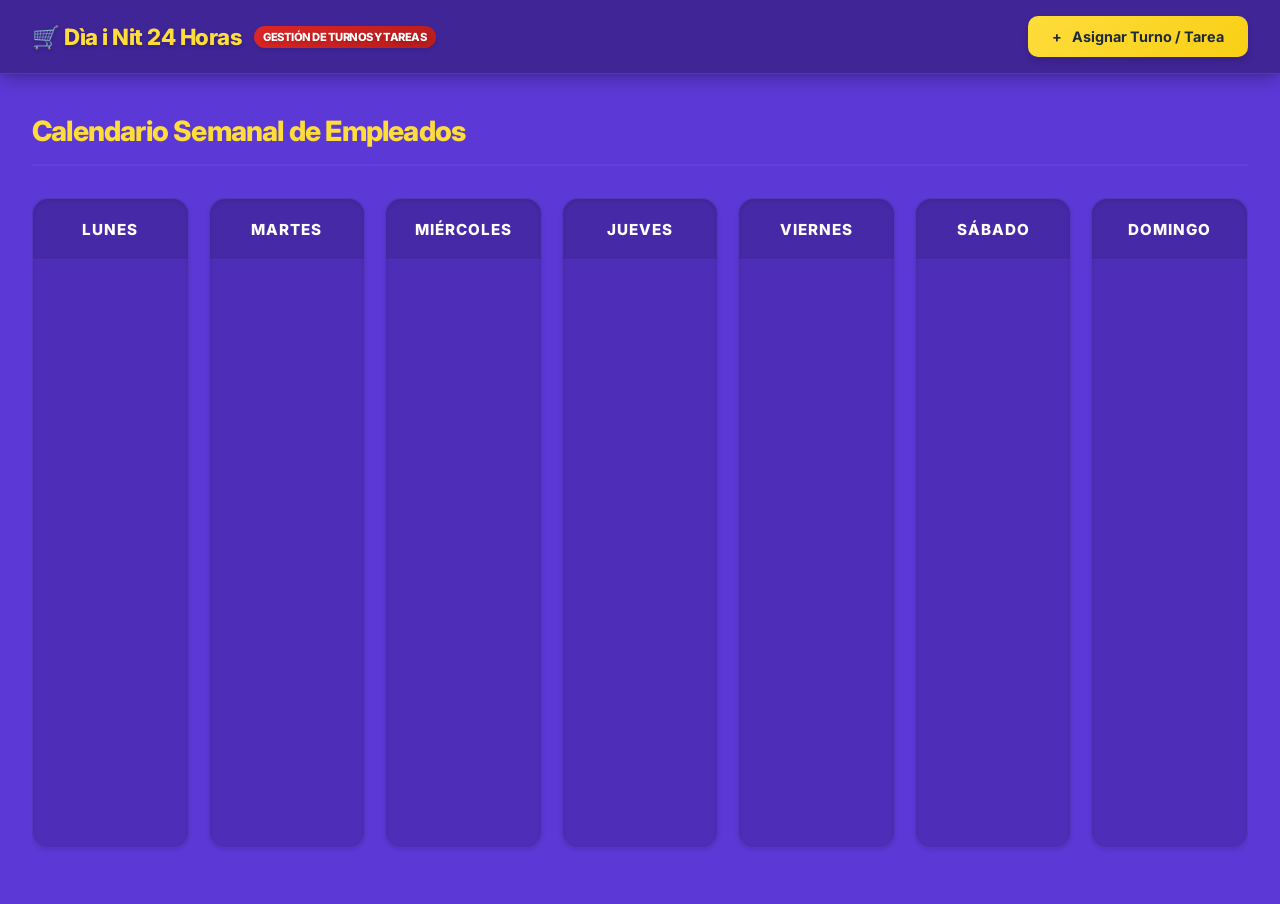
==== index.html @ 877b79b9 "Initial commit" ====
<!doctype html>
<html lang="es">
  <head>
    <meta charset="UTF-8" />
    <meta name="viewport" content="width=device-width, initial-scale=1.0" />
    <title>Dìa i Nit 24 horas - Gestión de Turnos y Tareas</title>

    <!-- Configuración PWA e iOS/Apple -->
    <link rel="manifest" href="manifest.json" />
    <meta name="theme-color" content="#3f2596" />
    <meta name="mobile-web-app-capable" content="yes" />
    <meta name="apple-mobile-web-app-capable" content="yes" />
    <meta
      name="apple-mobile-web-app-status-bar-style"
      content="black-translucent"
    />
    <meta name="apple-mobile-web-app-title" content="Dia & Nit" />

    <!-- Fuente externa -->
    <link
      href="https://fonts.googleapis.com/css2?family=Inter:wght@300;400;500;600;700&display=swap"
      rel="stylesheet"
    />

    <!-- Hoja de estilos -->
    <link rel="stylesheet" href="styles.css" />
  </head>
  <body>
    <!-- Cabecera principal -->
    <header>
      <div class="logo">
        <span>🛒 Dìa i Nit 24 Horas</span>
        <span class="badge-24h">Gestión de Turnos y Tareas</span>
      </div>

      <div class="header-actions">
        <!-- Botón dinámico para instalar PWA (Se muestra si el navegador lo soporta) -->
        <button
          class="btn btn-install"
          id="installPwaBtn"
          style="display: none"
        >
          📲 Descargar App
        </button>
        <button class="btn" id="openModalBtn">
          <span>+</span> Asignar Turno / Tarea
        </button>
      </div>
    </header>

    <!-- Contenedor del Calendario -->
    <main>
      <div class="controls">
        <h2>Calendario Semanal de Empleados</h2>
      </div>

      <div class="calendar-grid" id="calendarGrid">
        <!-- Se genera dinámicamente mediante app.js -->
      </div>
    </main>

    <!-- Modal para Agregar Tarea -->
    <div class="modal-overlay" id="taskModal">
      <div class="modal">
        <h3 class="modal-title">Asignar Tarea</h3>
        <form id="taskForm">
          <div class="form-group">
            <label for="employee">Empleado</label>
            <input
              type="text"
              id="employee"
              class="form-control"
              placeholder="Ej: María García"
              required
            />
          </div>

          <div class="form-group">
            <label for="day">Día de la Semana</label>
            <select id="day" class="form-control" required>
              <option value="0">Lunes</option>
              <option value="1">Martes</option>
              <option value="2">Miércoles</option>
              <option value="3">Jueves</option>
              <option value="4">Viernes</option>
              <option value="5">Sábado</option>
              <option value="6">Domingo</option>
            </select>
          </div>

          <div class="form-group">
            <label for="shift">Turno (24H)</label>
            <select id="shift" class="form-control" required>
              <option value="manana">Mañana (08:00 - 15:30)</option>
              <option value="tarde">Tarde (19:00 - 23:00)</option>
            </select>
          </div>

          <div class="form-group">
            <label for="task">Tarea Principal</label>
            <textarea
              id="task"
              class="form-control"
              rows="3"
              placeholder="Ej: Reposición de lácteos y cobro en caja"
              required
            ></textarea>
          </div>

          <div class="modal-actions">
            <button type="button" class="btn btn-secondary" id="closeModalBtn">
              Cancelar
            </button>
            <button type="submit" class="btn">Guardar</button>
          </div>
        </form>
      </div>
    </div>

    <!-- Lógica JavaScript -->
    <script src="app.js"></script>
  </body>
</html>
---- styles.css ----
:root {
  /* --- PALETA DE COLORES PREMIUM (Basado en Logo 'Dia & Nit') --- */
  
  /* Fondos - Violeta de marca refinado */
  --bg-app: #5c38d6;           /* Violeta vibrante principal */
  --bg-panel: #4e2eb9;         /* Violeta ligeramente más oscuro para paneles */
  --bg-panel-dark: #3f2596;    /* Violeta profundo para header */
  
  /* Acento - Amarillo Oro de marca */
  --accent-gold: #fedd3b;
  --accent-gold-hover: #f1cf1d;
  
  /* Tarjetas de Tarea (UI Refinada) */
  --card-bg: #ffffff;          /* Fondo blanco puro para contraste */
  --card-text-main: #1e293b;  /* Gris muy oscuro para legibilidad */
  --card-text-muted: #64748b; /* Gris medio para descripciones */
  --card-border: #e2e8f0;     /* Borde gris muy sutil */
  
  /* Texto sobre fondos violetas */
  --text-on-violet: #ffffff;
  --text-on-violet-muted: #c7b8ea;
  
  /* Colores de Turno Mejorados (Más vibrantes) */
  --turno-manana: #f97316;    /* Naranja vibrante */
  --turno-tarde: #2563eb;     /* Azul real */
  --turno-noche: #7e22ce;     /* Púrpura intenso */
  
  /* Semánticos */
  --danger: #ef4444;
  --shadow-sm: 0 2px 4px rgba(0,0,0,0.1);
  --shadow-md: 0 10px 15px -3px rgba(0,0,0,0.2), 0 4px 6px -2px rgba(0,0,0,0.1);
  --transition: all 0.3s cubic-bezier(0.4, 0, 0.2, 1);
}

/* --- ESTILOS BASE --- */
* {
  box-sizing: border-box;
  margin: 0;
  padding: 0;
  font-family: 'Inter', sans-serif;
  -webkit-font-smoothing: antialiased;
  -moz-osx-font-smoothing: grayscale;
}

body {
  background-color: var(--bg-app);
  color: var(--text-on-violet);
  min-height: 100vh;
  display: flex;
  flex-direction: column;
}

/* --- HEADER PRINCIPAL (Diseño Elevado) --- */
header {
  background-color: var(--bg-panel-dark);
  border-bottom: 1px solid rgba(255,255,255,0.1);
  padding: 1rem 2rem;
  display: flex;
  justify-content: space-between;
  align-items: center;
  box-shadow: var(--shadow-md);
  position: sticky;
  top: 0;
  z-index: 100;
}

.logo {
  display: flex;
  align-items: center;
  gap: 0.8rem;
  font-size: 1.4rem;
  font-weight: 800;
  letter-spacing: -0.5px;
  color: var(--accent-gold);
  text-shadow: 0 2px 4px rgba(0,0,0,0.2);
}

.badge-24h {
  background: linear-gradient(135deg, #dc2626, #b91c1c);
  color: white;
  font-size: 0.7rem;
  padding: 0.25rem 0.6rem;
  border-radius: 99px; /* Forma de píldora */
  text-transform: uppercase;
  font-weight: 800;
  box-shadow: var(--shadow-sm);
}

/* --- BOTONES PRINCIPALES --- */
.btn {
  background: linear-gradient(135deg, var(--accent-gold), #f9cf15);
  color: #1e293b;
  border: none;
  padding: 0.75rem 1.5rem;
  border-radius: 10px;
  font-weight: 700;
  font-size: 0.9rem;
  cursor: pointer;
  transition: var(--transition);
  display: inline-flex;
  align-items: center;
  gap: 0.6rem;
  box-shadow: 0 4px 6px rgba(0,0,0,0.15);
}

.btn:hover {
  background: linear-gradient(135deg, var(--accent-gold-hover), #e6c212);
  transform: translateY(-2px);
  box-shadow: 0 6px 12px rgba(0,0,0,0.25);
}

.btn:active {
  transform: translateY(1px);
}

/* --- CONTENIDO PRINCIPAL --- */
main {
  padding: 2.5rem 2rem;
  flex: 1;
  max-width: 1600px;
  margin: 0 auto;
  width: 100%;
}

.controls {
  margin-bottom: 2rem;
  border-bottom: 2px solid rgba(255,255,255,0.05);
  padding-bottom: 1rem;
}

.controls h2 {
  font-size: 1.75rem;
  font-weight: 800;
  letter-spacing: -0.8px;
  color: var(--accent-gold);
}

/* --- CALENDARIO GRID (Diseño Neumórfico Suave) --- */
.calendar-grid {
  display: grid;
  grid-template-columns: repeat(7, 1fr);
  gap: 1.25rem;
  overflow-x: auto;
  padding-bottom: 1rem; /* Espacio para el scrollbar móvil */
}

.day-column {
  background-color: var(--bg-panel);
  border-radius: 16px;
  border: 1px solid rgba(255,255,255,0.03);
  display: flex;
  flex-direction: column;
  min-height: 650px;
  box-shadow: inset 0 2px 4px rgba(0,0,0,0.1), var(--shadow-sm);
  transition: var(--transition);
}

.day-column:hover {
  border-color: rgba(255,255,255,0.1);
  background-color: #5332c9; /* Ligeramente más claro en hover */
}

.day-header {
  padding: 1.25rem 1rem;
  background-color: rgba(0, 0, 0, 0.1);
  border-bottom: 1px solid rgba(255,255,255,0.05);
  text-align: center;
  border-radius: 16px 16px 0 0;
}

.day-name {
  font-size: 0.95rem;
  color: var(--text-on-violet);
  text-transform: uppercase;
  font-weight: 800;
  letter-spacing: 1px;
}

.day-tasks {
  padding: 1rem;
  flex: 1;
  display: flex;
  flex-direction: column;
  gap: 1rem;
}

/* --- TARJETAS DE TAREA REFINADAS (Estilo Premium Blanca) --- */
.task-card {
  background-color: var(--card-bg);
  color: var(--card-text-main);
  border-radius: 12px;
  padding: 1.25rem;
  /* El borde de turno ahora es más sutil y en la parte superior */
  border-top: 4px solid var(--accent-gold); 
  box-shadow: var(--shadow-md);
  position: relative;
  transition: var(--transition);
  border-left: 1px solid var(--card-border);
  border-right: 1px solid var(--card-border);
  border-bottom: 1px solid var(--card-border);
}

.task-card:hover {
  transform: translateY(-4px) scale(1.01);
  box-shadow: 0 15px 30px rgba(0,0,0,0.25);
}

/* Colores identificativos por turno en el borde superior */
.task-card.manana { border-top-color: var(--turno-manana); }
.task-card.tarde { border-top-color: var(--turno-tarde); }
.task-card.noche { border-top-color: var(--turno-noche); }

.task-header {
  display: flex;
  justify-content: space-between;
  align-items: center;
  margin-bottom: 0.75rem;
}

.employee-name {
  font-weight: 700;
  font-size: 1rem;
  color: #0f172a;
}

/* Burbuja de Turno Elegante */
.shift-tag {
  font-size: 0.65rem;
  padding: 0.3rem 0.6rem;
  border-radius: 99px;
  font-weight: 700;
  text-transform: uppercase;
  letter-spacing: 0.5px;
  color: white; /* Texto blanco siempre */
}

/* Colores de fondo para las burbujas de turno */
.task-card.manana .shift-tag { background-color: var(--turno-manana); }
.task-card.tarde .shift-tag { background-color: var(--turno-tarde); }
.task-card.noche .shift-tag { background-color: var(--turno-noche); }

.task-desc {
  font-size: 0.9rem;
  color: var(--card-text-muted);
  margin-bottom: 1rem;
  line-height: 1.5;
  font-weight: 400;
}

.task-footer {
  display: flex;
  justify-content: flex-end;
  align-items: center;
  border-top: 1px solid var(--card-border);
  padding-top: 0.75rem;
  font-size: 0.75rem;
}

.btn-delete {
  background: none;
  border: none;
  color: #94a3b8; /* Gris suave por defecto */
  cursor: pointer;
  transition: var(--transition);
  font-weight: 600;
  padding: 0.2rem 0.5rem;
  border-radius: 4px;
}

.btn-delete:hover { 
  color: var(--danger);
  background-color: rgba(239, 68, 68, 0.1); /* Fondo rojo suave on hover */
}

/* --- MODAL (Diseño Dramático y Enfocado) --- */
.modal-overlay {
  position: fixed;
  top: 0; left: 0; right: 0; bottom: 0;
  background: rgba(15, 23, 42, 0.9); /* Fondo oscuro profundo */
  backdrop-filter: blur(8px);
  display: flex;
  justify-content: center;
  align-items: center;
  z-index: 1000;
  opacity: 0;
  pointer-events: none;
  transition: opacity 0.4s ease;
}

.modal-overlay.active {
  opacity: 1;
  pointer-events: all;
}

.modal {
  background-color: var(--bg-panel-dark);
  border: 2px solid var(--accent-gold); /* Borde dorado destacado */
  border-radius: 20px;
  width: 90%;
  max-width: 500px;
  padding: 2rem;
  box-shadow: 0 25px 50px -12px rgba(0, 0, 0, 0.7);
  color: var(--text-on-violet);
  transform: scale(0.9) translateY(20px);
  transition: var(--transition);
}

.modal-overlay.active .modal {
  transform: scale(1) translateY(0);
}

.modal-title {
  font-size: 1.5rem;
  font-weight: 800;
  margin-bottom: 1.5rem;
  color: var(--accent-gold);
  text-align: center;
  letter-spacing: -0.5px;
}

.form-group {
  margin-bottom: 1.25rem;
}

.form-group label {
  display: block;
  font-size: 0.85rem;
  color: var(--text-on-violet-muted);
  margin-bottom: 0.5rem;
  font-weight: 600;
}

.form-control {
  width: 100%;
  padding: 0.8rem 1rem;
  background: rgba(0,0,0,0.2); /* Fondo input oscuro */
  border: 1px solid rgba(255,255,255,0.1);
  border-radius: 10px;
  color: white;
  font-size: 1rem;
  transition: var(--transition);
}

.form-control:focus {
  outline: none;
  border-color: var(--accent-gold);
  background: rgba(0,0,0,0.3);
  box-shadow: 0 0 0 3px rgba(254, 221, 59, 0.2);
}

select.form-control {
  appearance: none;
  background-image: url("data:image/svg+xml,%3Csvg xmlns='http://www.w3.org/2000/svg' fill='none' viewBox='0 0 24 24' stroke='white'%3Sample%3E%3Cpath stroke-linecap='round' stroke-linejoin='round' stroke-width='2' d='M19 9l-7 7-7-7'%3E%3C/path%3E%3C/svg%3E");
  background-repeat: no-repeat;
  background-position: right 1rem center;
  background-size: 1.2rem;
}

.modal-actions {
  display: flex;
  justify-content: space-between;
  gap: 1rem;
  margin-top: 2rem;
}

.modal-actions .btn {
  flex: 1; /* Botones del mismo ancho */
  justify-content: center;
}

.btn-secondary {
  background: transparent;
  color: var(--text-on-violet-muted);
  border: 2px solid rgba(255,255,255,0.15);
  font-weight: 600;
  box-shadow: none;
}

.btn-secondary:hover {
  background: rgba(255, 255, 255, 0.05);
  color: white;
  border-color: rgba(255,255,255,0.3);
  box-shadow: none;
}

/* --- RESPONSIVE (ADAPTABILIDAD MÓVIL) --- */
@media (max-width: 1200px) {
  .calendar-grid {
    gap: 1rem;
  }
}

@media (max-width: 1024px) {
  .calendar-grid {
    grid-template-columns: repeat(1, 1fr); /* Una columna en móvil/tablet */
  }
  .day-column {
    min-height: auto;
    margin-bottom: 1.5rem;
  }
}
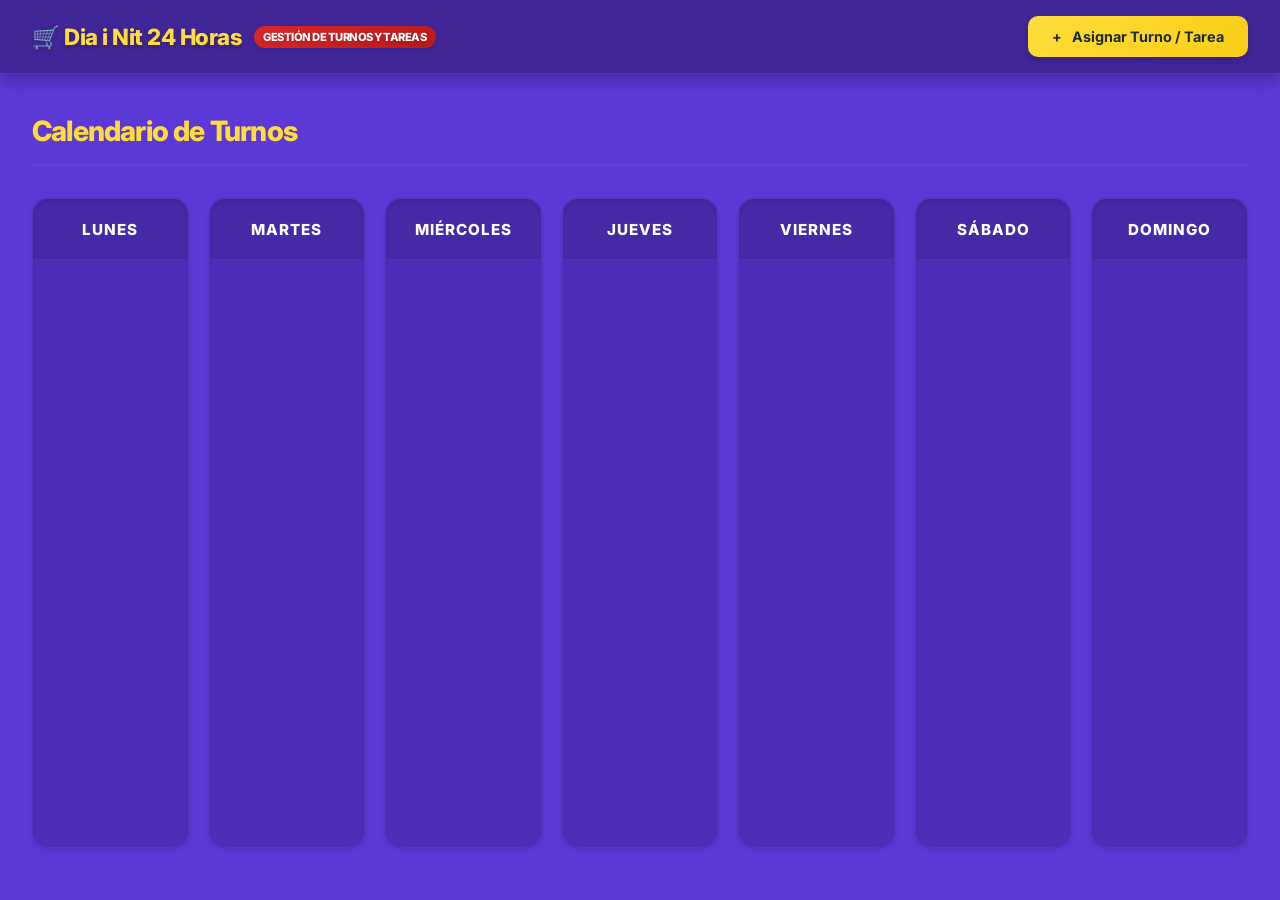
==== commit b9d39bfd: "Add files via upload" ====
--- a/index.html
+++ b/index.html
@@ -3,7 +3,16 @@
   <head>
     <meta charset="UTF-8" />
     <meta name="viewport" content="width=device-width, initial-scale=1.0" />
-    <title>Dìa i Nit 24 horas - Gestión de Turnos y Tareas</title>
+    <meta
+      name="keywords"
+      content="Dia i Nit, Turnos, Tareas, Gestión, Empleados, Calendario, PWA, App, 24 horas"
+    />
+    <meta name="author" content="Edinarweb" />
+    <meta
+      name="description"
+      content="Aplicación de gestión de turnos y tareas para empleados de Dia & Nit 24H"
+    />
+    <title>Dia i Nit 24 horas - Gestión de Turnos y Tareas</title>
 
     <!-- Configuración PWA e iOS/Apple -->
     <link rel="manifest" href="manifest.json" />
@@ -29,12 +38,11 @@
     <!-- Cabecera principal -->
     <header>
       <div class="logo">
-        <span>🛒 Dìa i Nit 24 Horas</span>
+        <span>🛒 Dia i Nit 24 Horas</span>
         <span class="badge-24h">Gestión de Turnos y Tareas</span>
       </div>
 
       <div class="header-actions">
-        <!-- Botón dinámico para instalar PWA (Se muestra si el navegador lo soporta) -->
         <button
           class="btn btn-install"
           id="installPwaBtn"
@@ -51,12 +59,11 @@
     <!-- Contenedor del Calendario -->
     <main>
       <div class="controls">
-        <h2>Calendario Semanal de Empleados</h2>
+        <h2>Calendario de Turnos</h2>
+        <div class="mobile-day-selector" id="mobileDaySelector"></div>
       </div>
 
-      <div class="calendar-grid" id="calendarGrid">
-        <!-- Se genera dinámicamente mediante app.js -->
-      </div>
+      <div class="calendar-grid" id="calendarGrid"></div>
     </main>
 
     <!-- Modal para Agregar Tarea -->
@@ -118,6 +125,6 @@
     </div>
 
     <!-- Lógica JavaScript -->
-    <script src="app.js"></script>
+    <script src="app.js" defer></script>
   </body>
-</html>
+</html>
--- a/styles.css
+++ b/styles.css
@@ -1,31 +1,24 @@
 :root {
-  /* --- PALETA DE COLORES PREMIUM (Basado en Logo 'Dia & Nit') --- */
+  /* --- PALETA DE COLORES PREMIUM --- */
+  --bg-app: #5c38d6;
+  --bg-panel: #4e2eb9;
+  --bg-panel-dark: #3f2596;
   
-  /* Fondos - Violeta de marca refinado */
-  --bg-app: #5c38d6;           /* Violeta vibrante principal */
-  --bg-panel: #4e2eb9;         /* Violeta ligeramente más oscuro para paneles */
-  --bg-panel-dark: #3f2596;    /* Violeta profundo para header */
-  
-  /* Acento - Amarillo Oro de marca */
   --accent-gold: #fedd3b;
   --accent-gold-hover: #f1cf1d;
   
-  /* Tarjetas de Tarea (UI Refinada) */
-  --card-bg: #ffffff;          /* Fondo blanco puro para contraste */
-  --card-text-main: #1e293b;  /* Gris muy oscuro para legibilidad */
-  --card-text-muted: #64748b; /* Gris medio para descripciones */
-  --card-border: #e2e8f0;     /* Borde gris muy sutil */
+  --card-bg: #ffffff;
+  --card-text-main: #1e293b;
+  --card-text-muted: #64748b;
+  --card-border: #e2e8f0;
   
-  /* Texto sobre fondos violetas */
   --text-on-violet: #ffffff;
   --text-on-violet-muted: #c7b8ea;
   
-  /* Colores de Turno Mejorados (Más vibrantes) */
-  --turno-manana: #f97316;    /* Naranja vibrante */
-  --turno-tarde: #2563eb;     /* Azul real */
-  --turno-noche: #7e22ce;     /* Púrpura intenso */
+  --turno-manana: #f97316;
+  --turno-tarde: #2563eb;
+  --turno-noche: #7e22ce;
   
-  /* Semánticos */
   --danger: #ef4444;
   --shadow-sm: 0 2px 4px rgba(0,0,0,0.1);
   --shadow-md: 0 10px 15px -3px rgba(0,0,0,0.2), 0 4px 6px -2px rgba(0,0,0,0.1);
@@ -50,7 +43,7 @@
   flex-direction: column;
 }
 
-/* --- HEADER PRINCIPAL (Diseño Elevado) --- */
+/* --- HEADER PRINCIPAL --- */
 header {
   background-color: var(--bg-panel-dark);
   border-bottom: 1px solid rgba(255,255,255,0.1);
@@ -62,6 +55,11 @@
   position: sticky;
   top: 0;
   z-index: 100;
+}
+
+.header-actions {
+  display: flex;
+  gap: 0.5rem;
 }
 
 .logo {
@@ -80,7 +78,7 @@
   color: white;
   font-size: 0.7rem;
   padding: 0.25rem 0.6rem;
-  border-radius: 99px; /* Forma de píldora */
+  border-radius: 99px;
   text-transform: uppercase;
   font-weight: 800;
   box-shadow: var(--shadow-sm);
@@ -113,6 +111,11 @@
   transform: translateY(1px);
 }
 
+.btn-install {
+  background: #10b981;
+  color: white;
+}
+
 /* --- CONTENIDO PRINCIPAL --- */
 main {
   padding: 2.5rem 2rem;
@@ -135,13 +138,37 @@
   color: var(--accent-gold);
 }
 
-/* --- CALENDARIO GRID (Diseño Neumórfico Suave) --- */
+/* --- SELECTOR DÍAS MÓVIL --- */
+.mobile-day-selector {
+  display: none;
+  gap: 0.5rem;
+  overflow-x: auto;
+  padding-top: 1rem;
+  padding-bottom: 0.5rem;
+}
+
+.day-tab {
+  background: rgba(255, 255, 255, 0.1);
+  border: none;
+  color: white;
+  padding: 0.6rem 1rem;
+  border-radius: 8px;
+  font-weight: 600;
+  cursor: pointer;
+  white-space: nowrap;
+  transition: var(--transition);
+}
+
+.day-tab.active {
+  background: var(--accent-gold);
+  color: #1e293b;
+}
+
+/* --- CALENDARIO GRID --- */
 .calendar-grid {
   display: grid;
   grid-template-columns: repeat(7, 1fr);
   gap: 1.25rem;
-  overflow-x: auto;
-  padding-bottom: 1rem; /* Espacio para el scrollbar móvil */
 }
 
 .day-column {
@@ -157,7 +184,7 @@
 
 .day-column:hover {
   border-color: rgba(255,255,255,0.1);
-  background-color: #5332c9; /* Ligeramente más claro en hover */
+  background-color: #5332c9;
 }
 
 .day-header {
@@ -184,13 +211,12 @@
   gap: 1rem;
 }
 
-/* --- TARJETAS DE TAREA REFINADAS (Estilo Premium Blanca) --- */
+/* --- TARJETAS DE TAREA --- */
 .task-card {
   background-color: var(--card-bg);
   color: var(--card-text-main);
   border-radius: 12px;
   padding: 1.25rem;
-  /* El borde de turno ahora es más sutil y en la parte superior */
   border-top: 4px solid var(--accent-gold); 
   box-shadow: var(--shadow-md);
   position: relative;
@@ -205,7 +231,6 @@
   box-shadow: 0 15px 30px rgba(0,0,0,0.25);
 }
 
-/* Colores identificativos por turno en el borde superior */
 .task-card.manana { border-top-color: var(--turno-manana); }
 .task-card.tarde { border-top-color: var(--turno-tarde); }
 .task-card.noche { border-top-color: var(--turno-noche); }
@@ -223,7 +248,6 @@
   color: #0f172a;
 }
 
-/* Burbuja de Turno Elegante */
 .shift-tag {
   font-size: 0.65rem;
   padding: 0.3rem 0.6rem;
@@ -231,10 +255,9 @@
   font-weight: 700;
   text-transform: uppercase;
   letter-spacing: 0.5px;
-  color: white; /* Texto blanco siempre */
-}
-
-/* Colores de fondo para las burbujas de turno */
+  color: white;
+}
+
 .task-card.manana .shift-tag { background-color: var(--turno-manana); }
 .task-card.tarde .shift-tag { background-color: var(--turno-tarde); }
 .task-card.noche .shift-tag { background-color: var(--turno-noche); }
@@ -259,7 +282,7 @@
 .btn-delete {
   background: none;
   border: none;
-  color: #94a3b8; /* Gris suave por defecto */
+  color: #94a3b8;
   cursor: pointer;
   transition: var(--transition);
   font-weight: 600;
@@ -269,14 +292,14 @@
 
 .btn-delete:hover { 
   color: var(--danger);
-  background-color: rgba(239, 68, 68, 0.1); /* Fondo rojo suave on hover */
-}
-
-/* --- MODAL (Diseño Dramático y Enfocado) --- */
+  background-color: rgba(239, 68, 68, 0.1);
+}
+
+/* --- MODAL --- */
 .modal-overlay {
   position: fixed;
   top: 0; left: 0; right: 0; bottom: 0;
-  background: rgba(15, 23, 42, 0.9); /* Fondo oscuro profundo */
+  background: rgba(15, 23, 42, 0.9);
   backdrop-filter: blur(8px);
   display: flex;
   justify-content: center;
@@ -294,7 +317,7 @@
 
 .modal {
   background-color: var(--bg-panel-dark);
-  border: 2px solid var(--accent-gold); /* Borde dorado destacado */
+  border: 2px solid var(--accent-gold);
   border-radius: 20px;
   width: 90%;
   max-width: 500px;
@@ -333,7 +356,7 @@
 .form-control {
   width: 100%;
   padding: 0.8rem 1rem;
-  background: rgba(0,0,0,0.2); /* Fondo input oscuro */
+  background: rgba(0,0,0,0.2);
   border: 1px solid rgba(255,255,255,0.1);
   border-radius: 10px;
   color: white;
@@ -350,7 +373,7 @@
 
 select.form-control {
   appearance: none;
-  background-image: url("data:image/svg+xml,%3Csvg xmlns='http://www.w3.org/2000/svg' fill='none' viewBox='0 0 24 24' stroke='white'%3Sample%3E%3Cpath stroke-linecap='round' stroke-linejoin='round' stroke-width='2' d='M19 9l-7 7-7-7'%3E%3C/path%3E%3C/svg%3E");
+  background-image: url("data:image/svg+xml,%3Csvg xmlns='http://www.w3.org/2000/svg' fill='none' viewBox='0 0 24 24' stroke='white'%3E%3Cpath stroke-linecap='round' stroke-linejoin='round' stroke-width='2' d='M19 9l-7 7-7-7'%3E%3C/path%3E%3C/svg%3E");
   background-repeat: no-repeat;
   background-position: right 1rem center;
   background-size: 1.2rem;
@@ -364,7 +387,7 @@
 }
 
 .modal-actions .btn {
-  flex: 1; /* Botones del mismo ancho */
+  flex: 1;
   justify-content: center;
 }
 
@@ -383,19 +406,22 @@
   box-shadow: none;
 }
 
-/* --- RESPONSIVE (ADAPTABILIDAD MÓVIL) --- */
-@media (max-width: 1200px) {
+/* --- RESPONSIVE --- */
+@media (max-width: 1024px) {
+  .mobile-day-selector {
+    display: flex;
+  }
+
   .calendar-grid {
-    gap: 1rem;
+    grid-template-columns: 1fr;
   }
-}
-
-@media (max-width: 1024px) {
-  .calendar-grid {
-    grid-template-columns: repeat(1, 1fr); /* Una columna en móvil/tablet */
+
+  .day-column {
+    display: none;
+    min-height: auto;
   }
-  .day-column {
-    min-height: auto;
-    margin-bottom: 1.5rem;
+
+  .day-column.active-mobile {
+    display: flex;
   }
 }
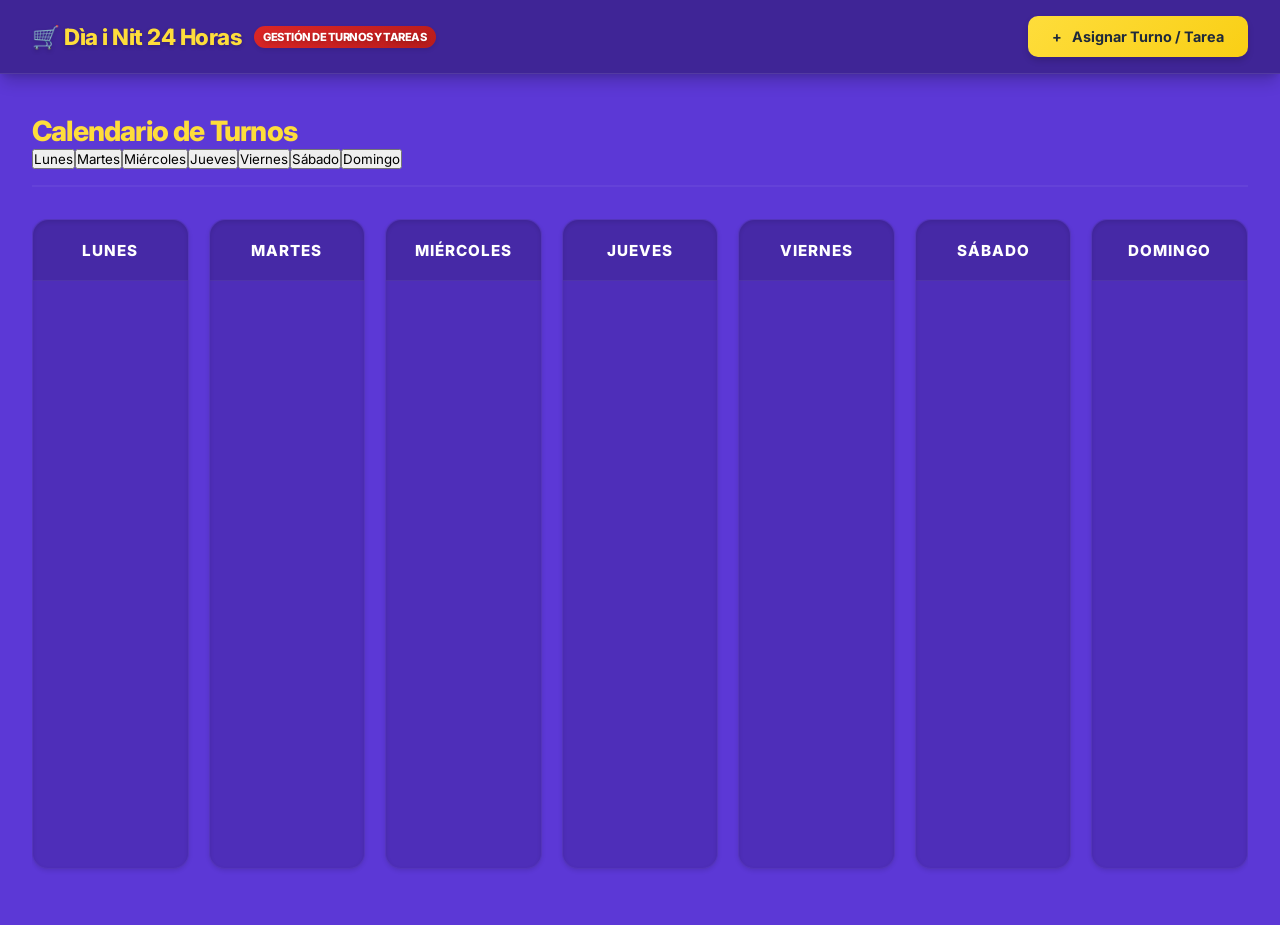
==== commit 592cf645: "Add files via upload" ====
--- a/index.html
+++ b/index.html
@@ -5,14 +5,14 @@
     <meta name="viewport" content="width=device-width, initial-scale=1.0" />
     <meta
       name="keywords"
-      content="Dia i Nit, Turnos, Tareas, Gestión, Empleados, Calendario, PWA, App, 24 horas"
+      content="Dìa i Nit, Turnos, Tareas, Gestión, Empleados, Calendario, PWA, App, 24 horas"
     />
     <meta name="author" content="Edinarweb" />
     <meta
       name="description"
       content="Aplicación de gestión de turnos y tareas para empleados de Dia & Nit 24H"
     />
-    <title>Dia i Nit 24 horas - Gestión de Turnos y Tareas</title>
+    <title>Dìa i Nit 24 horas - Gestión de Turnos y Tareas</title>
 
     <!-- Configuración PWA e iOS/Apple -->
     <link rel="manifest" href="manifest.json" />
@@ -38,11 +38,12 @@
     <!-- Cabecera principal -->
     <header>
       <div class="logo">
-        <span>🛒 Dia i Nit 24 Horas</span>
+        <span>🛒 Dìa i Nit 24 Horas</span>
         <span class="badge-24h">Gestión de Turnos y Tareas</span>
       </div>
 
       <div class="header-actions">
+        <!-- Botón dinámico para instalar PWA (Se muestra si el navegador lo soporta) -->
         <button
           class="btn btn-install"
           id="installPwaBtn"
@@ -60,10 +61,14 @@
     <main>
       <div class="controls">
         <h2>Calendario de Turnos</h2>
+        <!-- Asegúrate de que este id sea exacto -->
         <div class="mobile-day-selector" id="mobileDaySelector"></div>
       </div>
 
-      <div class="calendar-grid" id="calendarGrid"></div>
+      <!-- Asegúrate de que este id sea exacto -->
+      <div class="calendar-grid" id="calendarGrid">
+        <!-- Se genera dinámicamente -->
+      </div>
     </main>
 
     <!-- Modal para Agregar Tarea -->
@@ -127,4 +132,4 @@
     <!-- Lógica JavaScript -->
     <script src="app.js" defer></script>
   </body>
-</html>+</html>
--- a/styles.css
+++ b/styles.css
@@ -1,24 +1,31 @@
 :root {
-  /* --- PALETA DE COLORES PREMIUM --- */
-  --bg-app: #5c38d6;
-  --bg-panel: #4e2eb9;
-  --bg-panel-dark: #3f2596;
-  
+  /* --- PALETA DE COLORES PREMIUM (Basado en Logo 'Dia & Nit') --- */
+  
+  /* Fondos - Violeta de marca refinado */
+  --bg-app: #5c38d6;           /* Violeta vibrante principal */
+  --bg-panel: #4e2eb9;         /* Violeta ligeramente más oscuro para paneles */
+  --bg-panel-dark: #3f2596;    /* Violeta profundo para header */
+  
+  /* Acento - Amarillo Oro de marca */
   --accent-gold: #fedd3b;
   --accent-gold-hover: #f1cf1d;
   
-  --card-bg: #ffffff;
-  --card-text-main: #1e293b;
-  --card-text-muted: #64748b;
-  --card-border: #e2e8f0;
-  
+  /* Tarjetas de Tarea (UI Refinada) */
+  --card-bg: #ffffff;          /* Fondo blanco puro para contraste */
+  --card-text-main: #1e293b;  /* Gris muy oscuro para legibilidad */
+  --card-text-muted: #64748b; /* Gris medio para descripciones */
+  --card-border: #e2e8f0;     /* Borde gris muy sutil */
+  
+  /* Texto sobre fondos violetas */
   --text-on-violet: #ffffff;
   --text-on-violet-muted: #c7b8ea;
   
-  --turno-manana: #f97316;
-  --turno-tarde: #2563eb;
-  --turno-noche: #7e22ce;
-  
+  /* Colores de Turno Mejorados (Más vibrantes) */
+  --turno-manana: #f97316;    /* Naranja vibrante */
+  --turno-tarde: #2563eb;     /* Azul real */
+  --turno-noche: #7e22ce;     /* Púrpura intenso */
+  
+  /* Semánticos */
   --danger: #ef4444;
   --shadow-sm: 0 2px 4px rgba(0,0,0,0.1);
   --shadow-md: 0 10px 15px -3px rgba(0,0,0,0.2), 0 4px 6px -2px rgba(0,0,0,0.1);
@@ -43,7 +50,7 @@
   flex-direction: column;
 }
 
-/* --- HEADER PRINCIPAL --- */
+/* --- HEADER PRINCIPAL (Diseño Elevado) --- */
 header {
   background-color: var(--bg-panel-dark);
   border-bottom: 1px solid rgba(255,255,255,0.1);
@@ -60,6 +67,31 @@
 .header-actions {
   display: flex;
   gap: 0.5rem;
+}
+
+.btn {
+  background: linear-gradient(135deg, var(--accent-gold), #f9cf15);
+  color: #1e293b;
+  border: none;
+  padding: 0.65rem 1.2rem;
+  border-radius: 10px;
+  font-weight: 700;
+  font-size: 0.85rem;
+  cursor: pointer;
+  transition: var(--transition);
+  display: inline-flex;
+  align-items: center;
+  gap: 0.4rem;
+  box-shadow: 0 4px 6px rgba(0,0,0,0.15);
+}
+
+.btn:active {
+  transform: scale(0.96);
+}
+
+.btn-install {
+  background: #10b981;
+  color: white;
 }
 
 .logo {
@@ -78,7 +110,7 @@
   color: white;
   font-size: 0.7rem;
   padding: 0.25rem 0.6rem;
-  border-radius: 99px;
+  border-radius: 99px; /* Forma de píldora */
   text-transform: uppercase;
   font-weight: 800;
   box-shadow: var(--shadow-sm);
@@ -111,11 +143,6 @@
   transform: translateY(1px);
 }
 
-.btn-install {
-  background: #10b981;
-  color: white;
-}
-
 /* --- CONTENIDO PRINCIPAL --- */
 main {
   padding: 2.5rem 2rem;
@@ -138,37 +165,13 @@
   color: var(--accent-gold);
 }
 
-/* --- SELECTOR DÍAS MÓVIL --- */
-.mobile-day-selector {
-  display: none;
-  gap: 0.5rem;
-  overflow-x: auto;
-  padding-top: 1rem;
-  padding-bottom: 0.5rem;
-}
-
-.day-tab {
-  background: rgba(255, 255, 255, 0.1);
-  border: none;
-  color: white;
-  padding: 0.6rem 1rem;
-  border-radius: 8px;
-  font-weight: 600;
-  cursor: pointer;
-  white-space: nowrap;
-  transition: var(--transition);
-}
-
-.day-tab.active {
-  background: var(--accent-gold);
-  color: #1e293b;
-}
-
-/* --- CALENDARIO GRID --- */
+/* --- CALENDARIO GRID (Diseño Neumórfico Suave) --- */
 .calendar-grid {
   display: grid;
   grid-template-columns: repeat(7, 1fr);
   gap: 1.25rem;
+  overflow-x: auto;
+  padding-bottom: 1rem; /* Espacio para el scrollbar móvil */
 }
 
 .day-column {
@@ -184,7 +187,7 @@
 
 .day-column:hover {
   border-color: rgba(255,255,255,0.1);
-  background-color: #5332c9;
+  background-color: #5332c9; /* Ligeramente más claro en hover */
 }
 
 .day-header {
@@ -211,12 +214,13 @@
   gap: 1rem;
 }
 
-/* --- TARJETAS DE TAREA --- */
+/* --- TARJETAS DE TAREA REFINADAS (Estilo Premium Blanca) --- */
 .task-card {
   background-color: var(--card-bg);
   color: var(--card-text-main);
   border-radius: 12px;
   padding: 1.25rem;
+  /* El borde de turno ahora es más sutil y en la parte superior */
   border-top: 4px solid var(--accent-gold); 
   box-shadow: var(--shadow-md);
   position: relative;
@@ -231,6 +235,7 @@
   box-shadow: 0 15px 30px rgba(0,0,0,0.25);
 }
 
+/* Colores identificativos por turno en el borde superior */
 .task-card.manana { border-top-color: var(--turno-manana); }
 .task-card.tarde { border-top-color: var(--turno-tarde); }
 .task-card.noche { border-top-color: var(--turno-noche); }
@@ -248,6 +253,7 @@
   color: #0f172a;
 }
 
+/* Burbuja de Turno Elegante */
 .shift-tag {
   font-size: 0.65rem;
   padding: 0.3rem 0.6rem;
@@ -255,9 +261,10 @@
   font-weight: 700;
   text-transform: uppercase;
   letter-spacing: 0.5px;
-  color: white;
-}
-
+  color: white; /* Texto blanco siempre */
+}
+
+/* Colores de fondo para las burbujas de turno */
 .task-card.manana .shift-tag { background-color: var(--turno-manana); }
 .task-card.tarde .shift-tag { background-color: var(--turno-tarde); }
 .task-card.noche .shift-tag { background-color: var(--turno-noche); }
@@ -282,7 +289,7 @@
 .btn-delete {
   background: none;
   border: none;
-  color: #94a3b8;
+  color: #94a3b8; /* Gris suave por defecto */
   cursor: pointer;
   transition: var(--transition);
   font-weight: 600;
@@ -292,14 +299,14 @@
 
 .btn-delete:hover { 
   color: var(--danger);
-  background-color: rgba(239, 68, 68, 0.1);
-}
-
-/* --- MODAL --- */
+  background-color: rgba(239, 68, 68, 0.1); /* Fondo rojo suave on hover */
+}
+
+/* --- MODAL (Diseño Dramático y Enfocado) --- */
 .modal-overlay {
   position: fixed;
   top: 0; left: 0; right: 0; bottom: 0;
-  background: rgba(15, 23, 42, 0.9);
+  background: rgba(15, 23, 42, 0.9); /* Fondo oscuro profundo */
   backdrop-filter: blur(8px);
   display: flex;
   justify-content: center;
@@ -317,7 +324,7 @@
 
 .modal {
   background-color: var(--bg-panel-dark);
-  border: 2px solid var(--accent-gold);
+  border: 2px solid var(--accent-gold); /* Borde dorado destacado */
   border-radius: 20px;
   width: 90%;
   max-width: 500px;
@@ -356,7 +363,7 @@
 .form-control {
   width: 100%;
   padding: 0.8rem 1rem;
-  background: rgba(0,0,0,0.2);
+  background: rgba(0,0,0,0.2); /* Fondo input oscuro */
   border: 1px solid rgba(255,255,255,0.1);
   border-radius: 10px;
   color: white;
@@ -373,7 +380,7 @@
 
 select.form-control {
   appearance: none;
-  background-image: url("data:image/svg+xml,%3Csvg xmlns='http://www.w3.org/2000/svg' fill='none' viewBox='0 0 24 24' stroke='white'%3E%3Cpath stroke-linecap='round' stroke-linejoin='round' stroke-width='2' d='M19 9l-7 7-7-7'%3E%3C/path%3E%3C/svg%3E");
+  background-image: url("data:image/svg+xml,%3Csvg xmlns='http://www.w3.org/2000/svg' fill='none' viewBox='0 0 24 24' stroke='white'%3Sample%3E%3Cpath stroke-linecap='round' stroke-linejoin='round' stroke-width='2' d='M19 9l-7 7-7-7'%3E%3C/path%3E%3C/svg%3E");
   background-repeat: no-repeat;
   background-position: right 1rem center;
   background-size: 1.2rem;
@@ -387,7 +394,7 @@
 }
 
 .modal-actions .btn {
-  flex: 1;
+  flex: 1; /* Botones del mismo ancho */
   justify-content: center;
 }
 
@@ -406,22 +413,19 @@
   box-shadow: none;
 }
 
-/* --- RESPONSIVE --- */
+/* --- RESPONSIVE (ADAPTABILIDAD MÓVIL) --- */
+@media (max-width: 1200px) {
+  .calendar-grid {
+    gap: 1rem;
+  }
+}
+
 @media (max-width: 1024px) {
-  .mobile-day-selector {
-    display: flex;
+  .calendar-grid {
+    grid-template-columns: repeat(1, 1fr); /* Una columna en móvil/tablet */
   }
-
-  .calendar-grid {
-    grid-template-columns: 1fr;
-  }
-
   .day-column {
-    display: none;
     min-height: auto;
-  }
-
-  .day-column.active-mobile {
-    display: flex;
+    margin-bottom: 1.5rem;
   }
 }
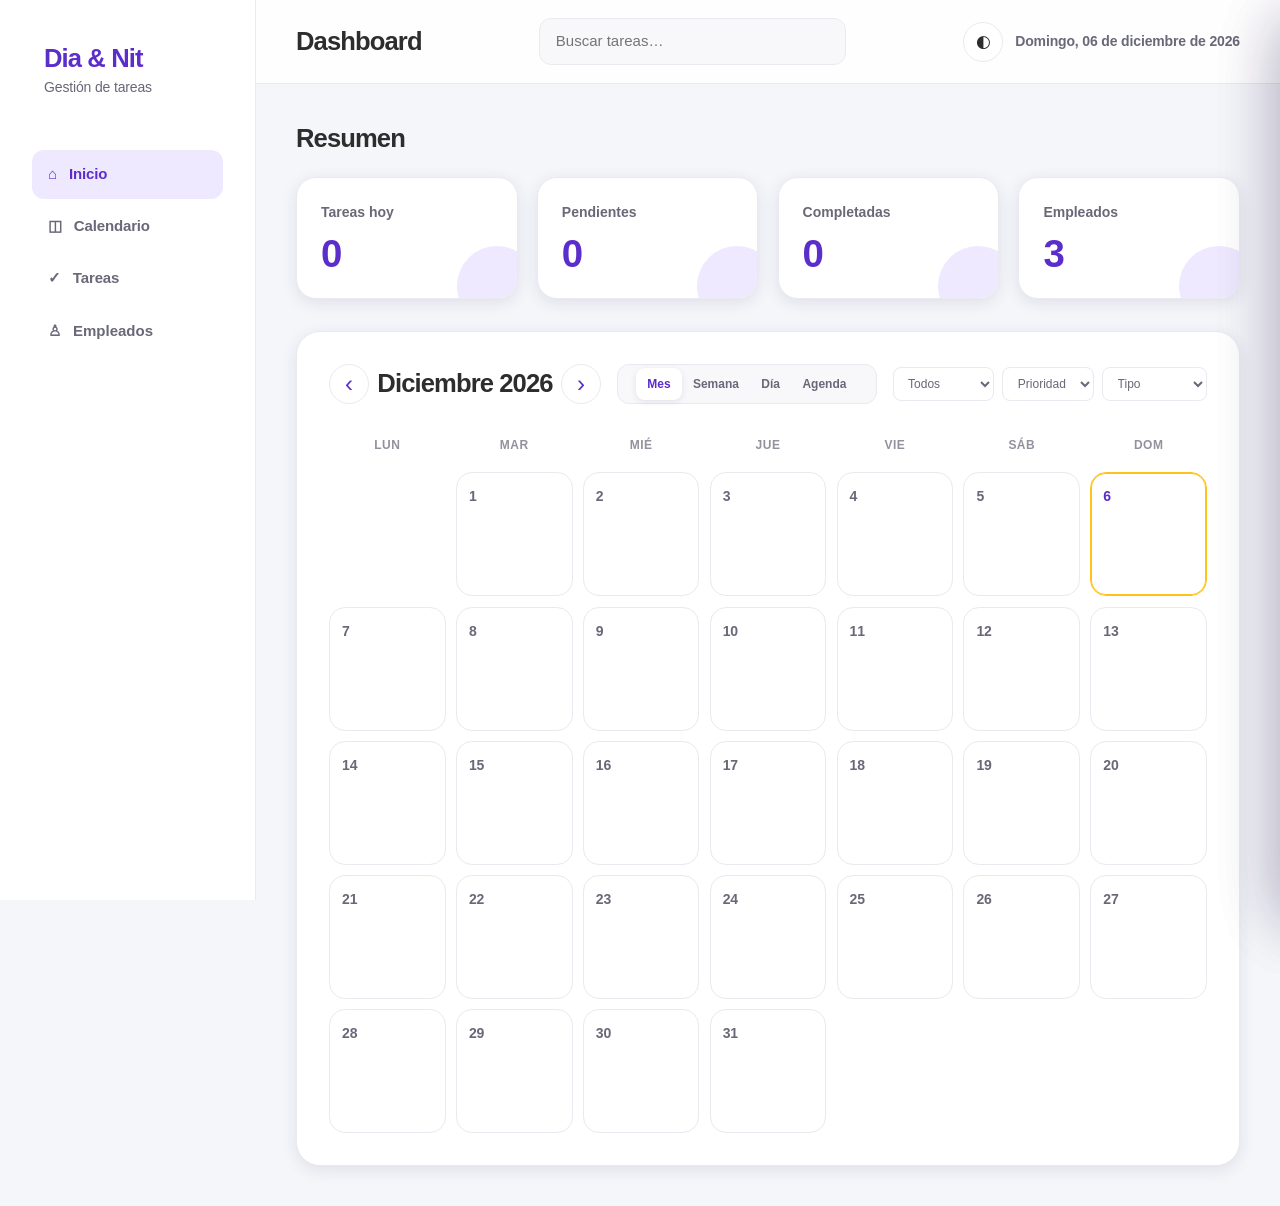
==== commit 903d22fd: "Add files via upload" ====
--- a/index.html
+++ b/index.html
@@ -1,135 +1,57 @@
-<!doctype html>
+<!DOCTYPE html>
 <html lang="es">
-  <head>
-    <meta charset="UTF-8" />
-    <meta name="viewport" content="width=device-width, initial-scale=1.0" />
-    <meta
-      name="keywords"
-      content="Dìa i Nit, Turnos, Tareas, Gestión, Empleados, Calendario, PWA, App, 24 horas"
-    />
-    <meta name="author" content="Edinarweb" />
-    <meta
-      name="description"
-      content="Aplicación de gestión de turnos y tareas para empleados de Dia & Nit 24H"
-    />
-    <title>Dìa i Nit 24 horas - Gestión de Turnos y Tareas</title>
-
-    <!-- Configuración PWA e iOS/Apple -->
-    <link rel="manifest" href="manifest.json" />
-    <meta name="theme-color" content="#3f2596" />
-    <meta name="mobile-web-app-capable" content="yes" />
-    <meta name="apple-mobile-web-app-capable" content="yes" />
-    <meta
-      name="apple-mobile-web-app-status-bar-style"
-      content="black-translucent"
-    />
-    <meta name="apple-mobile-web-app-title" content="Dia & Nit" />
-
-    <!-- Fuente externa -->
-    <link
-      href="https://fonts.googleapis.com/css2?family=Inter:wght@300;400;500;600;700&display=swap"
-      rel="stylesheet"
-    />
-
-    <!-- Hoja de estilos -->
-    <link rel="stylesheet" href="styles.css" />
-  </head>
-  <body>
-    <!-- Cabecera principal -->
-    <header>
-      <div class="logo">
-        <span>🛒 Dìa i Nit 24 Horas</span>
-        <span class="badge-24h">Gestión de Turnos y Tareas</span>
-      </div>
-
-      <div class="header-actions">
-        <!-- Botón dinámico para instalar PWA (Se muestra si el navegador lo soporta) -->
-        <button
-          class="btn btn-install"
-          id="installPwaBtn"
-          style="display: none"
-        >
-          📲 Descargar App
-        </button>
-        <button class="btn" id="openModalBtn">
-          <span>+</span> Asignar Turno / Tarea
-        </button>
-      </div>
-    </header>
-
-    <!-- Contenedor del Calendario -->
-    <main>
-      <div class="controls">
-        <h2>Calendario de Turnos</h2>
-        <!-- Asegúrate de que este id sea exacto -->
-        <div class="mobile-day-selector" id="mobileDaySelector"></div>
-      </div>
-
-      <!-- Asegúrate de que este id sea exacto -->
-      <div class="calendar-grid" id="calendarGrid">
-        <!-- Se genera dinámicamente -->
-      </div>
-    </main>
-
-    <!-- Modal para Agregar Tarea -->
-    <div class="modal-overlay" id="taskModal">
-      <div class="modal">
-        <h3 class="modal-title">Asignar Tarea</h3>
-        <form id="taskForm">
-          <div class="form-group">
-            <label for="employee">Empleado</label>
-            <input
-              type="text"
-              id="employee"
-              class="form-control"
-              placeholder="Ej: María García"
-              required
-            />
-          </div>
-
-          <div class="form-group">
-            <label for="day">Día de la Semana</label>
-            <select id="day" class="form-control" required>
-              <option value="0">Lunes</option>
-              <option value="1">Martes</option>
-              <option value="2">Miércoles</option>
-              <option value="3">Jueves</option>
-              <option value="4">Viernes</option>
-              <option value="5">Sábado</option>
-              <option value="6">Domingo</option>
-            </select>
-          </div>
-
-          <div class="form-group">
-            <label for="shift">Turno (24H)</label>
-            <select id="shift" class="form-control" required>
-              <option value="manana">Mañana (08:00 - 15:30)</option>
-              <option value="tarde">Tarde (19:00 - 23:00)</option>
-            </select>
-          </div>
-
-          <div class="form-group">
-            <label for="task">Tarea Principal</label>
-            <textarea
-              id="task"
-              class="form-control"
-              rows="3"
-              placeholder="Ej: Reposición de lácteos y cobro en caja"
-              required
-            ></textarea>
-          </div>
-
-          <div class="modal-actions">
-            <button type="button" class="btn btn-secondary" id="closeModalBtn">
-              Cancelar
-            </button>
-            <button type="submit" class="btn">Guardar</button>
-          </div>
-        </form>
-      </div>
+<head>
+    <meta charset="UTF-8">
+    <meta name="viewport" content="width=device-width, initial-scale=1.0">
+    <meta name="theme-color" content="#5B2DCB">
+    <meta name="mobile-web-app-capable" content="yes">
+    <meta name="apple-mobile-web-app-capable" content="yes">
+    <meta name="apple-mobile-web-app-status-bar-style" content="default">
+    <meta name="description" content="Gestión local de tareas y empleados para Dia & Nit.">
+    <title>Dia & Nit — Gestión de tareas</title>
+    <link rel="manifest" href="manifest.json">
+    <link rel="icon" href="assets/icons/icon-192.png" sizes="192x192" type="image/png">
+    <link rel="apple-touch-icon" href="assets/icons/icon-192.png">
+    <link rel="stylesheet" href="assets/css/style.css">
+</head>
+<body>
+    <div id="app">
+        <aside id="sidebar" aria-label="Navegación principal">
+            <div class="logo">
+                <h1>Dia & Nit</h1>
+                <p>Gestión de tareas</p>
+                <!-- <button id="employeesButton" class="header-button" type="button">Empleados</button> -->
+            </div>
+            <nav>
+                <ul class="menu">
+                    <li class="active"><a href="#content" aria-current="page"><span aria-hidden="true">⌂</span><span>Inicio</span></a></li>
+                    <li><a href="#calendar"><span aria-hidden="true">◫</span><span>Calendario</span></a></li>
+                    <li><a href="#content"><span aria-hidden="true">✓</span><span>Tareas</span></a></li>
+                    <li><button class="menu-button" type="button" data-open-employees><span aria-hidden="true">♙</span><span>Empleados</span></button></li>
+                </ul>
+            </nav>
+        </aside>
+        <main id="main">
+            <header id="header">
+                <div><h2>Dashboard</h2></div>
+                <div><label class="sr-only" for="search">Buscar tareas</label><input id="search" type="search" placeholder="Buscar tareas…" autocomplete="off"></div>
+                <div class="header-actions">
+                    <button id="themeToggle" class="theme-toggle" type="button" aria-label="Cambiar tema" title="Cambiar tema">◐</button>
+                    <div id="today" aria-live="polite"></div>
+                </div>
+            </header>
+            <section id="content" aria-labelledby="summaryTitle">
+                <h2 id="summaryTitle">Resumen</h2>
+                <div class="stats">
+                    <button class="stat-card" id="cardToday" type="button"><span>Tareas hoy</span><strong id="todayTasks">0</strong></button>
+                    <button class="stat-card" id="cardPending" type="button"><span>Pendientes</span><strong id="pendingTasks">0</strong></button>
+                    <button class="stat-card" id="cardCompleted" type="button"><span>Completadas</span><strong id="completedTasks">0</strong></button>
+                    <button class="stat-card" id="cardEmployees" type="button"><span>Empleados</span><strong id="employeeCount">0</strong></button>
+                </div>
+                <div class="calendar-placeholder"><div id="calendar"></div></div>
+            </section>
+        </main>
     </div>
-
-    <!-- Lógica JavaScript -->
-    <script src="app.js" defer></script>
-  </body>
+    <script type="module" src="assets/js/core/app.js"></script>
+</body>
 </html>
--- a/assets/css/style.css
+++ b/assets/css/style.css
@@ -0,0 +1,23 @@
+@import url("base/variables.css");
+@import url("base/reset.css");
+@import url("base/typography.css");
+@import url("base/animations.css");
+@import url("base/utilities.css");
+
+@import url("layout/sidebar.css");
+@import url("layout/header.css");
+@import url("layout/dashboard.css");
+
+@import url("components/button.css");
+@import url("components/card.css");
+@import url("components/badge.css");
+@import url("components/form.css");
+@import url("components/modal.css");
+
+@import url("pages/calendar.css");
+@import url("pages/employees.css");
+@import url("pages/tasks.css");
+
+@import url("responsive/mobile.css");
+@import url("responsive/tablet.css");
+@import url("responsive/desktop.css");
